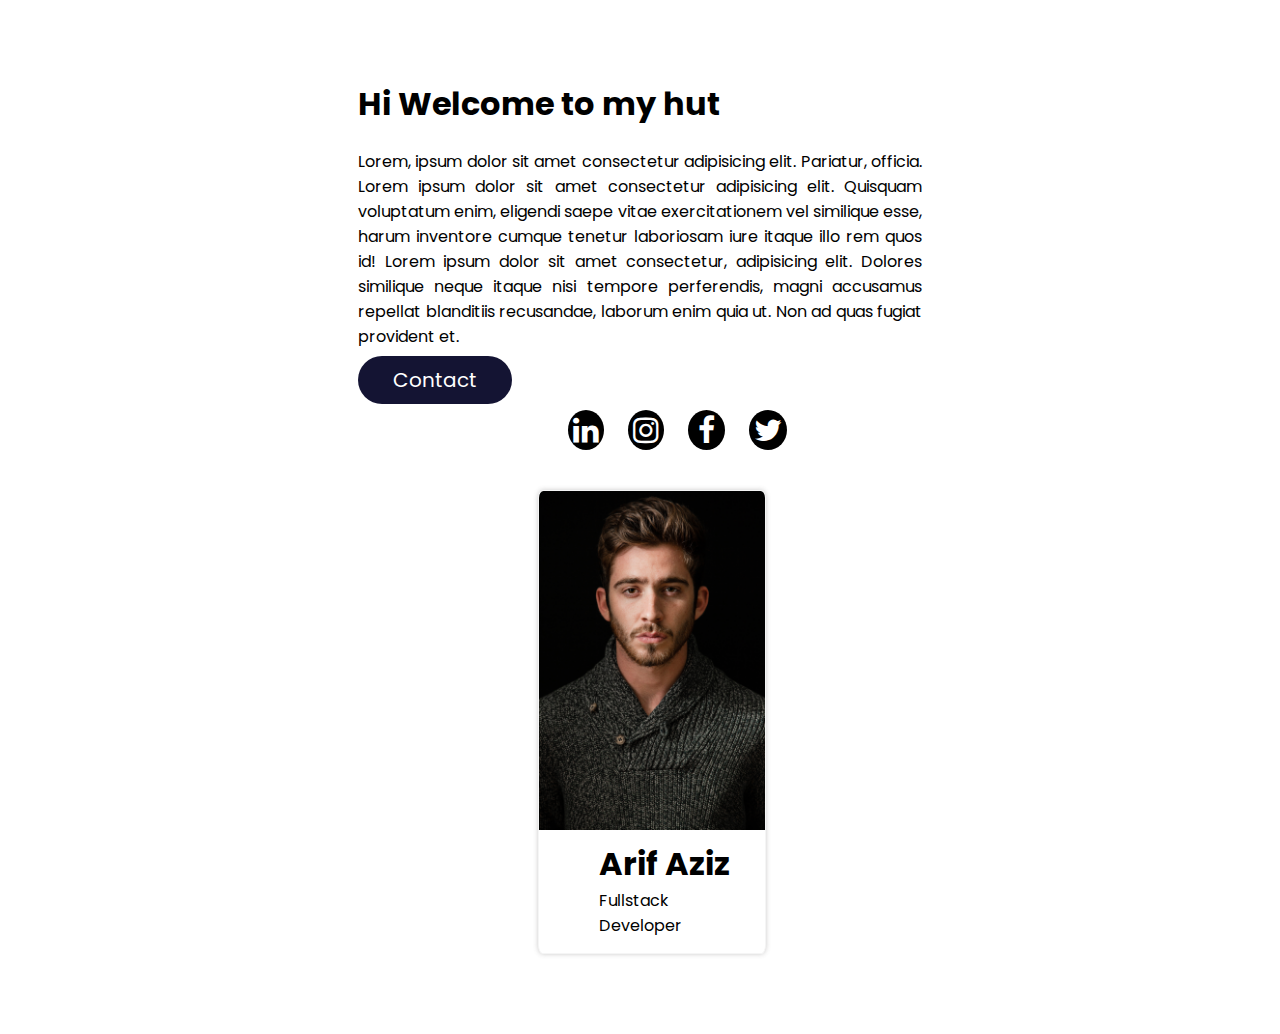
==== Index.html @ a295fc86 "first commit" ====
<html lang="en">
    <head>
        <meta charset="UTF-8">
        <meta http-equiv="X-UA-Compatible" content="IE=edge">
        <meta name="viewport" content="width=device-width, initial-scale=1.0">
        <link rel="stylesheet" href="https://cdnjs.cloudflare.com/ajax/libs/font-awesome/4.7.0/css/font-awesome.min.css">
        <link href="https://fonts.googleapis.com/css2?family=Poppins:wght@400;600;800&display=swap" rel="stylesheet">
        <title>DumbWays Course</title>
    </head>
    
    <body>
        <div style="margin: 80px 350px; font-family: 'Poppins', sans-serif;">
            <h1>Hi Welcome to my hut</h1>
            <P style="text-align: justify;">Lorem, ipsum dolor sit amet consectetur adipisicing elit. Pariatur, officia. Lorem ipsum dolor sit amet consectetur adipisicing elit. Quisquam voluptatum enim, eligendi saepe vitae exercitationem vel similique esse, harum inventore cumque tenetur laboriosam iure itaque illo rem quos id! Lorem ipsum dolor sit amet consectetur, adipisicing elit. Dolores similique neque itaque nisi tempore perferendis, magni accusamus repellat blanditiis recusandae, laborum enim quia ut. Non ad quas fugiat provident et.</P>            
            <a href="#" target="_self" style="background-color: rgb(20, 20, 51); color: white; font-size: 20px; padding: 10px 35px; border : 0px; border-radius: 30px; text-decoration: none;">Contact</a>
           
            
            <div style="margin: 10px 100px 35px 200px;">
                <a href="https://www.linkedin.com/in/arifazizcontact/" target="_blank" class="fa fa-linkedin" style="background: black; color: white; padding: 5px; font-size: 30px; text-decoration: none; margin: 5px 10px; border-radius: 50%;"></a>
                <a href="https://www.instagram.com/karbonviber/" target="_blank" class="fa fa-instagram" style="background: black; color: white; padding: 5px; font-size: 30px; text-decoration: none; margin: 5px 10px; border-radius: 50%;"></a>
                <a href="https://www.facebook.com/arif.azis46/" target="_blank" class="fa fa-facebook" style="background: black; color: white; padding: 5px 10px; font-size: 30px; text-decoration: none; margin: 5px 10px; border-radius: 50%;"></a>
                <a href="https://twitter.com/karbonviber" target="_blank" class="fa fa-twitter" style="background: black; color: white; padding: 5px; font-size: 30px; text-decoration: none; margin: 5px 10px; border-radius: 50%;"></a>
            </div>
            
            <div style="width: 40%; border: 1px; border-style: solid; border-color: whitesmoke; box-shadow: 0 0 5px rgba(196, 195, 195, 0.904);  background-color:white; border-radius: 2%; margin: 10px 180px;">
                <img src="./assets/img/Potrait.jpg" alt="people" style="width: 100%; height: auto; border-radius: 2% 2% 0% 0%;"> 
                <h1 style="margin: 10px 10px 0px 60px;">Arif Aziz</h1>
                <p style="margin: 0px 10px 15px 60px;">Fullstack Developer</p>
            </div>
        </div>    
    </body>
</html>
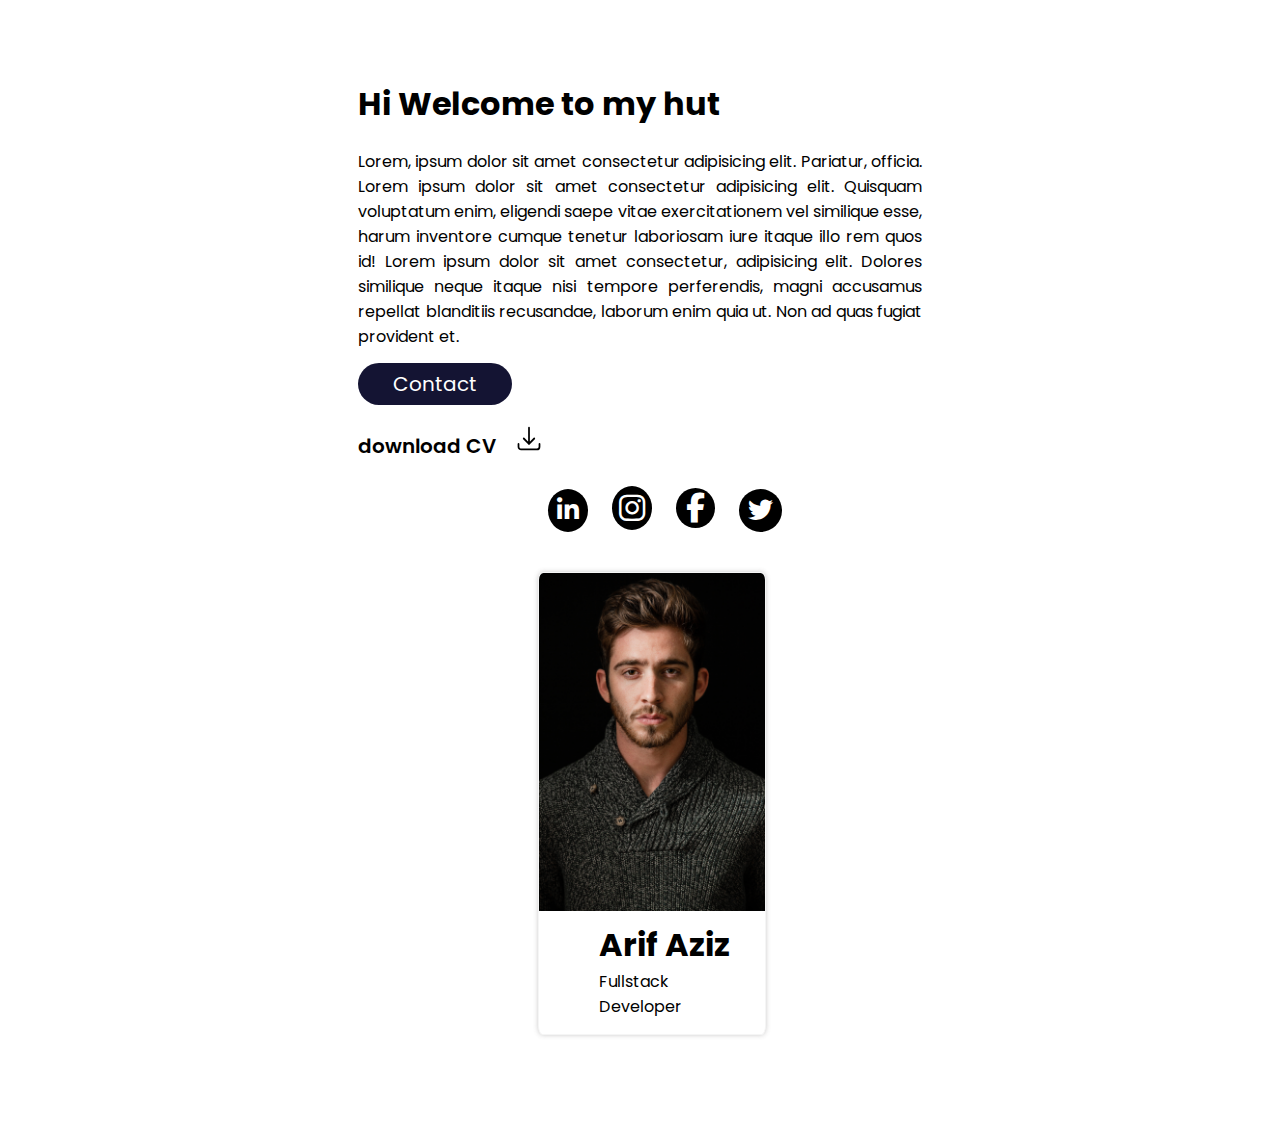
==== commit d0c3067b: "first commit" ====
--- a/Index.html
+++ b/Index.html
@@ -3,23 +3,31 @@
         <meta charset="UTF-8">
         <meta http-equiv="X-UA-Compatible" content="IE=edge">
         <meta name="viewport" content="width=device-width, initial-scale=1.0">
-        <link rel="stylesheet" href="https://cdnjs.cloudflare.com/ajax/libs/font-awesome/4.7.0/css/font-awesome.min.css">
+        <link rel="stylesheet" href="https://cdnjs.cloudflare.com/ajax/libs/font-awesome/6.4.0/css/all.min.css">
         <link href="https://fonts.googleapis.com/css2?family=Poppins:wght@400;600;800&display=swap" rel="stylesheet">
         <title>DumbWays Course</title>
     </head>
     
     <body>
-        <div style="margin: 80px 350px; font-family: 'Poppins', sans-serif;">
-            <h1>Hi Welcome to my hut</h1>
-            <P style="text-align: justify;">Lorem, ipsum dolor sit amet consectetur adipisicing elit. Pariatur, officia. Lorem ipsum dolor sit amet consectetur adipisicing elit. Quisquam voluptatum enim, eligendi saepe vitae exercitationem vel similique esse, harum inventore cumque tenetur laboriosam iure itaque illo rem quos id! Lorem ipsum dolor sit amet consectetur, adipisicing elit. Dolores similique neque itaque nisi tempore perferendis, magni accusamus repellat blanditiis recusandae, laborum enim quia ut. Non ad quas fugiat provident et.</P>            
-            <a href="#" target="_self" style="background-color: rgb(20, 20, 51); color: white; font-size: 20px; padding: 10px 35px; border : 0px; border-radius: 30px; text-decoration: none;">Contact</a>
+        <div style="margin: 80px 350px 100px 350px; font-family: 'Poppins', sans-serif;">
+            <div style="margin-bottom: 20px;">
+                <h1>Hi Welcome to my hut</h1>
+                <P style="text-align: justify;">Lorem, ipsum dolor sit amet consectetur adipisicing elit. Pariatur, officia. Lorem ipsum dolor sit amet consectetur adipisicing elit. Quisquam voluptatum enim, eligendi saepe vitae exercitationem vel similique esse, harum inventore cumque tenetur laboriosam iure itaque illo rem quos id! Lorem ipsum dolor sit amet consectetur, adipisicing elit. Dolores similique neque itaque nisi tempore perferendis, magni accusamus repellat blanditiis recusandae, laborum enim quia ut. Non ad quas fugiat provident et.</P>            
+            </div>
+            <div>
+                <a href="#" target="_self" style="background-color: rgb(20, 20, 51); color: white; font-size: 20px; padding: 7px 35px; border : 0px; border-radius: 30px; text-decoration: none;">Contact</a>
+            </div>
+            <div style="margin-top: 25px";>
+                <a href="https://drive.google.com/file/d/1ZWeL6FrEVnacKUsGyMnYJOYHjdbvL9Rv/view?usp=share_link" target="_blank" style="font-size: 20px; font-weight: 550; text-decoration: none; color: black; margin-right: 15px; ">download CV</a>
+                <img src="./assets/img/ArrowDownTray (1).svg" alt="ArrowDownTray" width="5%">
+            </div>
            
             
-            <div style="margin: 10px 100px 35px 200px;">
-                <a href="https://www.linkedin.com/in/arifazizcontact/" target="_blank" class="fa fa-linkedin" style="background: black; color: white; padding: 5px; font-size: 30px; text-decoration: none; margin: 5px 10px; border-radius: 50%;"></a>
-                <a href="https://www.instagram.com/karbonviber/" target="_blank" class="fa fa-instagram" style="background: black; color: white; padding: 5px; font-size: 30px; text-decoration: none; margin: 5px 10px; border-radius: 50%;"></a>
-                <a href="https://www.facebook.com/arif.azis46/" target="_blank" class="fa fa-facebook" style="background: black; color: white; padding: 5px 10px; font-size: 30px; text-decoration: none; margin: 5px 10px; border-radius: 50%;"></a>
-                <a href="https://twitter.com/karbonviber" target="_blank" class="fa fa-twitter" style="background: black; color: white; padding: 5px; font-size: 30px; text-decoration: none; margin: 5px 10px; border-radius: 50%;"></a>
+            <div style="margin: 20px 100px 35px 180px;">
+                <a href="https://www.linkedin.com/in/arifazizcontact/" target="_blank" class="fa-brands fa-linkedin-in" style="background: black; color: white; padding: 9px; font-size: 25px; text-decoration: none; margin: 5px 10px; border-radius: 50%;"></a>
+                <a href="https://www.instagram.com/karbonviber/" target="_blank" class="fa-brands fa-instagram" style="background: black; color: white; padding: 7px; font-size: 30px; text-decoration: none; margin: 5px 10px; border-radius: 50%;"></a>
+                <a href="https://www.facebook.com/arif.azis46/" target="_blank" class="fa-brands fa-facebook-f" style="background: black; color: white; padding: 5px 10px; font-size: 30px; text-decoration: none; margin: 5px 10px; border-radius: 50%;"></a>
+                <a href="https://twitter.com/karbonviber" target="_blank" class="fa-brands fa-twitter" style="background: black; color: white; padding: 9px; font-size: 25px; text-decoration: none; margin: 5px 10px; border-radius: 50%;"></a>
             </div>
             
             <div style="width: 40%; border: 1px; border-style: solid; border-color: whitesmoke; box-shadow: 0 0 5px rgba(196, 195, 195, 0.904);  background-color:white; border-radius: 2%; margin: 10px 180px;">
